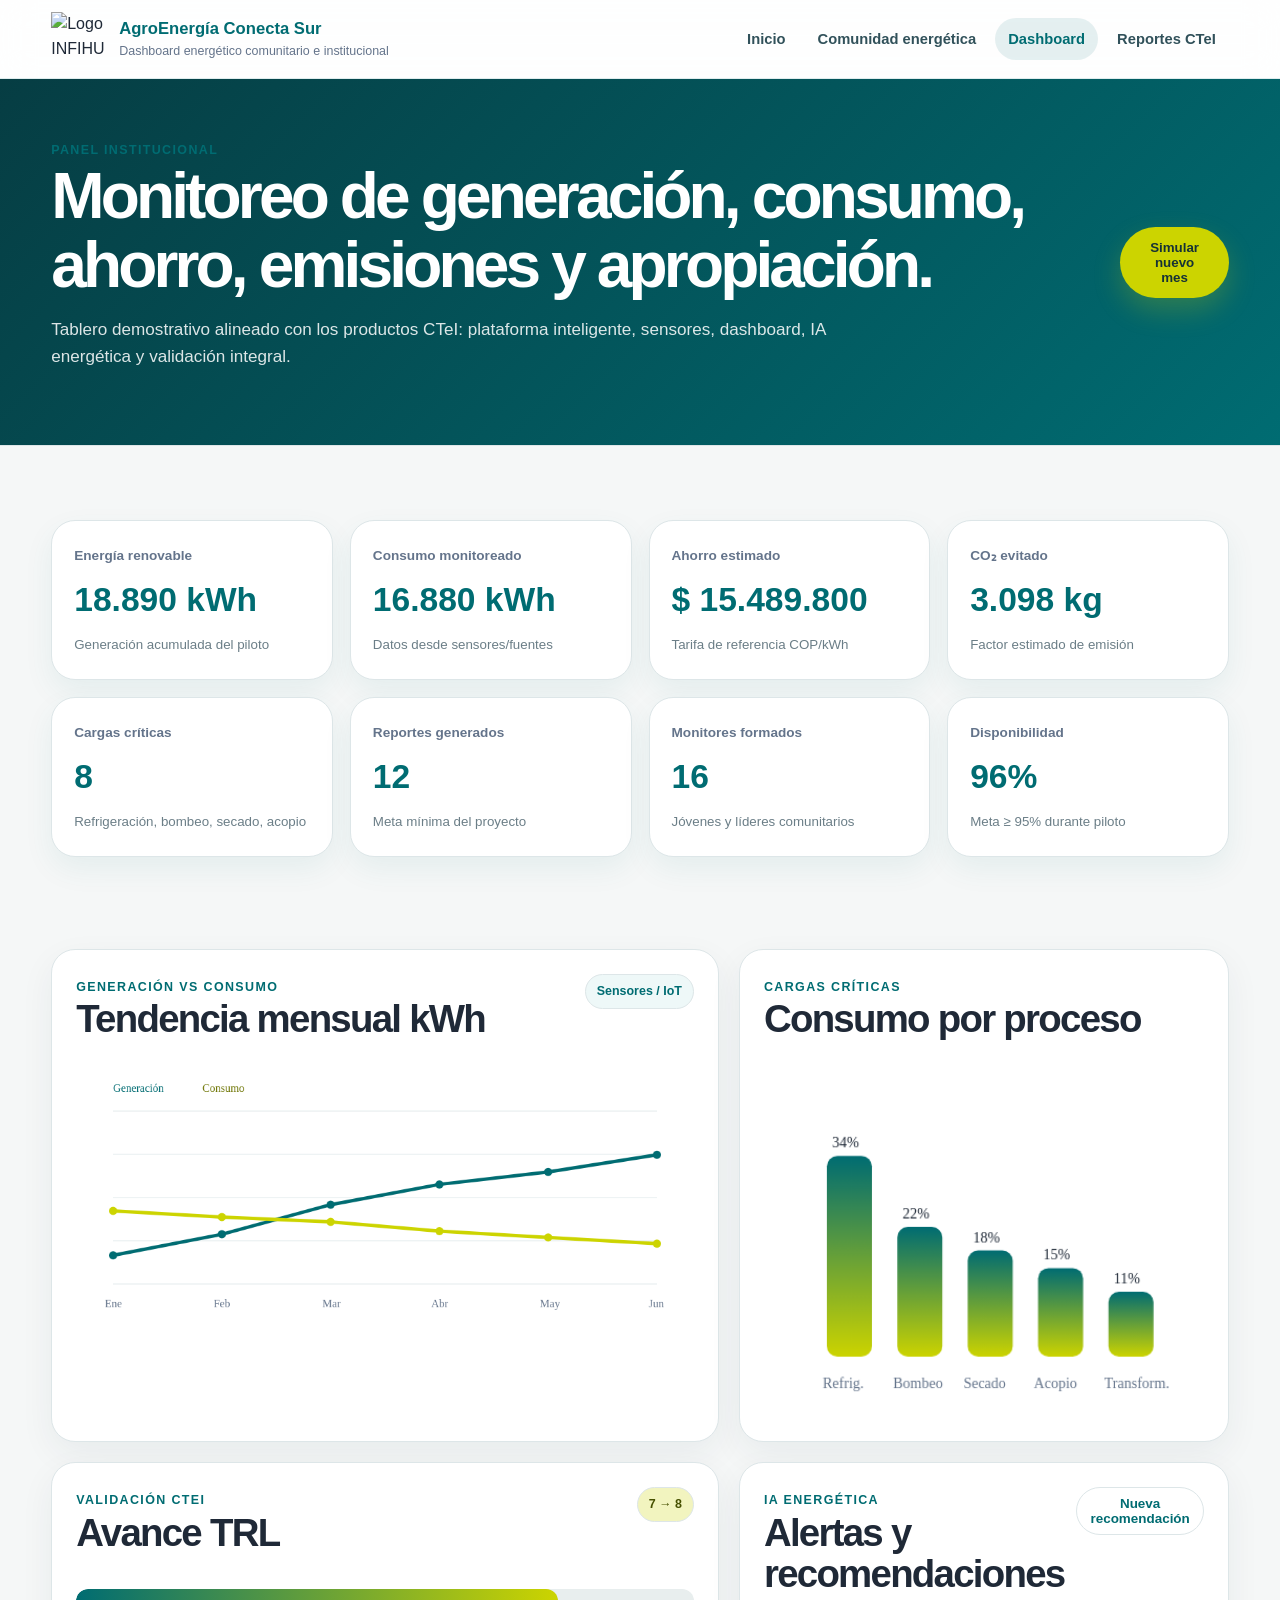
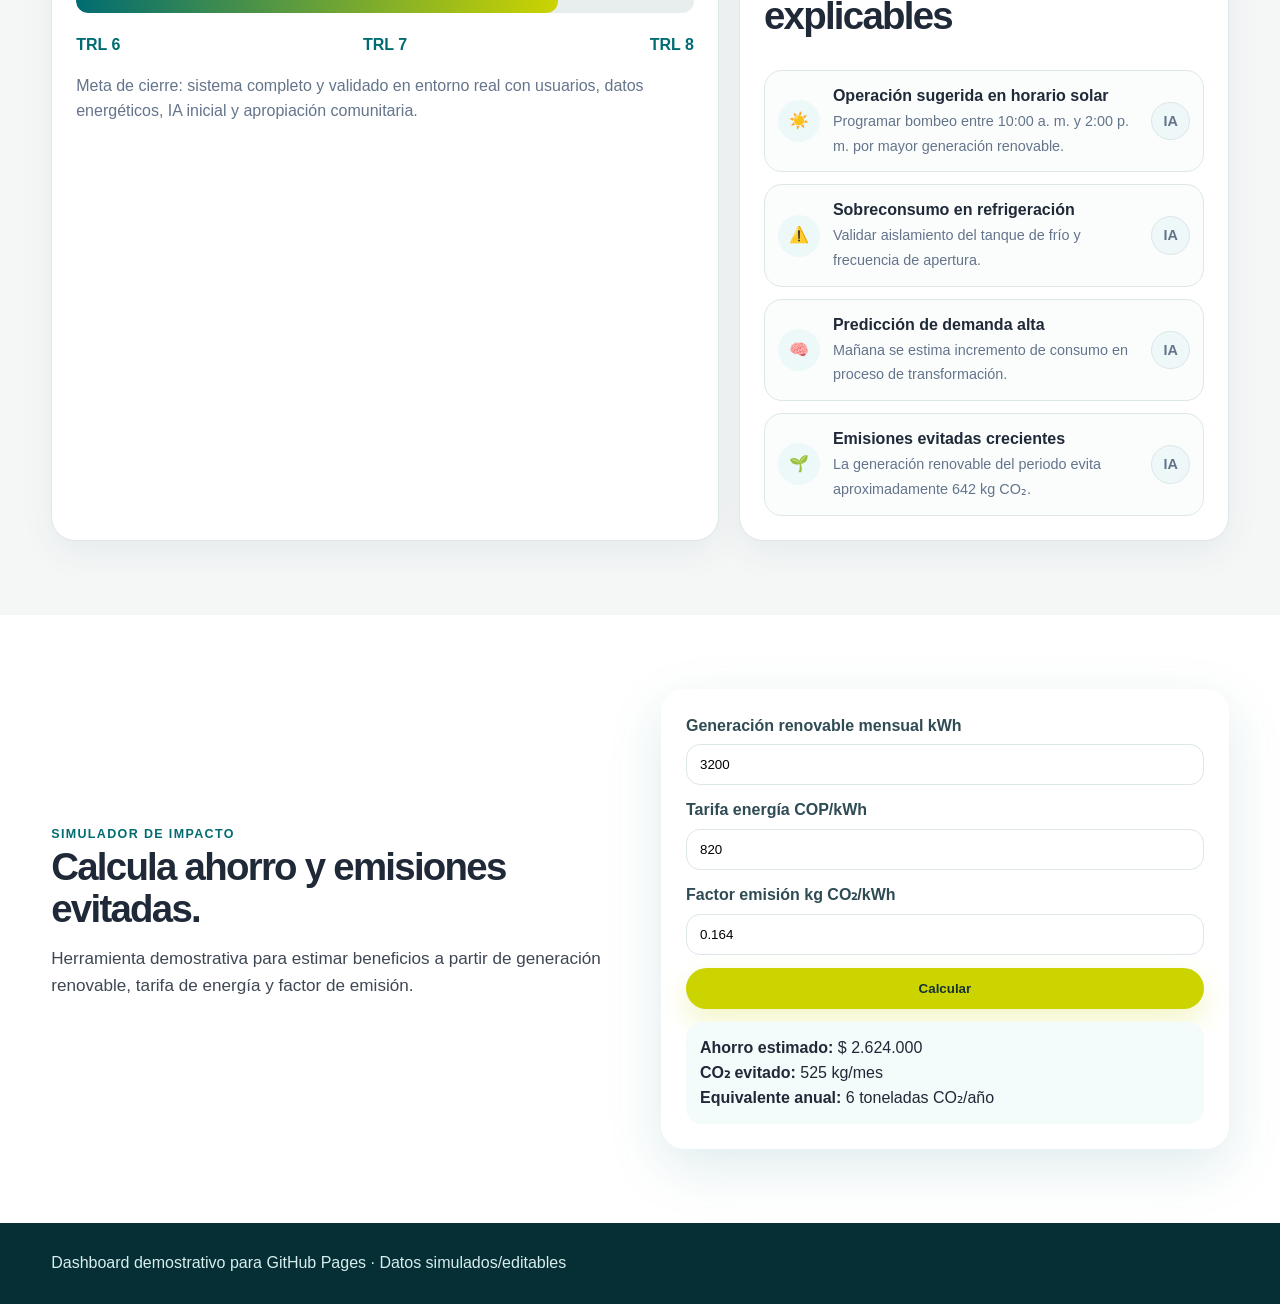
==== dashboard.html @ e6352bfc "Add files via upload" ====
<!DOCTYPE html>
<html lang="es">
<head>
  <meta charset="UTF-8" />
  <meta name="viewport" content="width=device-width, initial-scale=1.0" />
  <title>Dashboard Energético | AgroEnergía Conecta Sur</title>
  <link rel="stylesheet" href="styles.css" />
</head>
<body data-page="dashboard">
  <header class="site-header">
    <div class="container header-content">
      <a class="brand" href="index.html"><img src="assets/logo-infihuila.png" alt="Logo INFIHUILA" class="brand-logo" /><div><strong>AgroEnergía Conecta Sur</strong><span>Dashboard energético comunitario e institucional</span></div></a>
      <nav class="main-nav"><a href="index.html">Inicio</a><a href="plataforma.html">Comunidad energética</a><a href="dashboard.html" class="active">Dashboard</a><a href="reportes.html">Reportes CTeI</a></nav>
      <button class="nav-toggle" id="navToggle" type="button">☰</button>
    </div>
  </header>

  <main>
    <section class="page-hero dashboard-hero">
      <div class="container dashboard-top">
        <div><span class="eyebrow">Panel institucional</span><h1>Monitoreo de generación, consumo, ahorro, emisiones y apropiación.</h1><p>Tablero demostrativo alineado con los productos CTeI: plataforma inteligente, sensores, dashboard, IA energética y validación integral.</p></div>
        <button class="btn btn-primary" id="simulateMonth" type="button">Simular nuevo mes</button>
      </div>
    </section>

    <section class="section kpi-section">
      <div class="container kpi-grid" id="kpiGrid"></div>
    </section>

    <section class="section compact-top">
      <div class="container dashboard-grid">
        <article class="chart-card wide">
          <div class="card-title"><div><span class="eyebrow">Generación vs consumo</span><h2>Tendencia mensual kWh</h2></div><span class="chip">Sensores / IoT</span></div>
          <canvas id="energyTrend" width="900" height="360" aria-label="Gráfica de generación y consumo"></canvas>
        </article>
        <article class="chart-card">
          <div class="card-title"><div><span class="eyebrow">Cargas críticas</span><h2>Consumo por proceso</h2></div></div>
          <canvas id="loadChart" width="420" height="320"></canvas>
        </article>
        <article class="chart-card">
          <div class="card-title"><div><span class="eyebrow">Validación CTeI</span><h2>Avance TRL</h2></div><span class="chip green">7 → 8</span></div>
          <div class="trl-meter"><div class="trl-progress" id="trlProgress"></div></div>
          <div class="trl-labels"><span>TRL 6</span><span>TRL 7</span><span>TRL 8</span></div>
          <p class="muted">Meta de cierre: sistema completo y validado en entorno real con usuarios, datos energéticos, IA inicial y apropiación comunitaria.</p>
        </article>
        <article class="chart-card wide">
          <div class="card-title"><div><span class="eyebrow">IA energética</span><h2>Alertas y recomendaciones explicables</h2></div><button id="addAlert" class="btn btn-outline small" type="button">Nueva recomendación</button></div>
          <div id="alertsList" class="alerts-list"></div>
        </article>
      </div>
    </section>

    <section class="section soft-section">
      <div class="container split-grid">
        <div>
          <span class="eyebrow">Simulador de impacto</span>
          <h2>Calcula ahorro y emisiones evitadas.</h2>
          <p>Herramienta demostrativa para estimar beneficios a partir de generación renovable, tarifa de energía y factor de emisión.</p>
        </div>
        <form id="impactForm" class="impact-form glass-card">
          <label>Generación renovable mensual kWh <input name="kwh" type="number" value="3200" min="0" /></label>
          <label>Tarifa energía COP/kWh <input name="tarifa" type="number" value="820" min="0" /></label>
          <label>Factor emisión kg CO₂/kWh <input name="factor" type="number" value="0.164" min="0" step="0.001" /></label>
          <button class="btn btn-primary" type="submit">Calcular</button>
          <div id="impactResult" class="impact-result"></div>
        </form>
      </div>
    </section>
  </main>

  <footer class="site-footer"><div class="container footer-content"><p>Dashboard demostrativo para GitHub Pages · Datos simulados/editables</p></div></footer>
  <script src="app.js"></script>
</body>
</html>
---- styles.css ----
:root{
  --blue:#006C72;
  --blue-dark:#004D55;
  --green:#CCD400;
  --lime:#EAF064;
  --yellow:#F4D35E;
  --bg:#F5F7F7;
  --text:#1F2937;
  --muted:#64748B;
  --card:#FFFFFF;
  --line:#DDE6E8;
  --danger:#D85C4A;
  --shadow:0 18px 55px rgba(0,108,114,.13);
  --radius:24px;
}
*{box-sizing:border-box}
html{scroll-behavior:smooth}
body{margin:0;background:var(--bg);font-family:"Trebuchet MS","Tw Cen MT",Arial,sans-serif;color:var(--text);line-height:1.55}
a{text-decoration:none;color:inherit}
img{max-width:100%;display:block}.container{width:min(1180px,92vw);margin:auto}.hidden{display:none!important}
.site-header{position:sticky;top:0;z-index:50;background:rgba(255,255,255,.88);backdrop-filter:blur(16px);border-bottom:1px solid rgba(0,108,114,.12)}
.header-content{height:78px;display:flex;align-items:center;justify-content:space-between;gap:22px}.brand{display:flex;align-items:center;gap:14px}.brand-logo{width:54px;height:54px;object-fit:contain}.brand strong{display:block;color:var(--blue);font-size:1.04rem}.brand span{display:block;color:var(--muted);font-size:.78rem}.main-nav{display:flex;gap:6px;align-items:center}.main-nav a{padding:10px 13px;border-radius:999px;color:#31515a;font-weight:700;font-size:.92rem}.main-nav a:hover,.main-nav a.active{background:rgba(0,108,114,.1);color:var(--blue)}.nav-toggle{display:none;border:0;background:var(--blue);color:#fff;border-radius:14px;padding:9px 12px;font-size:1.1rem}
.hero{padding:82px 0 64px;position:relative;overflow:hidden}.energy-hero{background:radial-gradient(circle at 80% 20%,rgba(204,212,0,.38),transparent 30%),linear-gradient(135deg,#073D43 0%,#006C72 52%,#0FA4A8 100%);color:white}.hero-grid{display:grid;grid-template-columns:1.07fr .93fr;gap:42px;align-items:center}.eyebrow{display:inline-flex;align-items:center;gap:8px;color:var(--blue);font-size:.78rem;text-transform:uppercase;font-weight:900;letter-spacing:.11em}.eyebrow.light{color:var(--lime)}h1,h2,h3{line-height:1.08;margin:0 0 16px}h1{font-size:clamp(2.35rem,5vw,5.35rem);letter-spacing:-.06em}h2{font-size:clamp(1.7rem,3vw,3rem);letter-spacing:-.045em}h3{font-size:1.15rem}.hero-copy p,.page-hero p,.section-heading p,.split-grid p{font-size:1.07rem;color:inherit;opacity:.86;max-width:780px}.hero-actions{display:flex;flex-wrap:wrap;gap:14px;margin:28px 0}.btn{display:inline-flex;align-items:center;justify-content:center;border:0;border-radius:999px;padding:13px 20px;font-weight:900;cursor:pointer;transition:.2s ease;font-family:inherit}.btn:hover{transform:translateY(-1px)}.btn-primary{background:var(--green);color:#163235;box-shadow:0 12px 28px rgba(204,212,0,.23)}.btn-outline{background:transparent;border:1px solid rgba(255,255,255,.45);color:inherit}.soft-section .btn-outline,.control-panel .btn-outline,.chart-card .btn-outline{border-color:var(--line);color:var(--blue)}.btn-danger{background:rgba(216,92,74,.12);color:var(--danger);border:1px solid rgba(216,92,74,.3)}.btn.small{padding:8px 13px;font-size:.84rem}.hero-trust{display:flex;flex-wrap:wrap;gap:10px}.hero-trust span,.chip{display:inline-flex;padding:7px 11px;border-radius:999px;background:rgba(255,255,255,.15);border:1px solid rgba(255,255,255,.2);font-size:.78rem;font-weight:800}.chip{background:#eef8f8;border:1px solid var(--line);color:var(--blue)}.chip.green{background:rgba(204,212,0,.25);color:#465000}.glass-card{background:rgba(255,255,255,.9);border:1px solid rgba(255,255,255,.55);box-shadow:var(--shadow);border-radius:var(--radius)}.hero-panel{min-height:470px;padding:34px;color:var(--text);position:relative;overflow:hidden}.energy-orbit{height:310px;position:relative;border-radius:50%;background:radial-gradient(circle,rgba(204,212,0,.22),rgba(0,108,114,.08) 45%,transparent 70%);border:1px dashed rgba(0,108,114,.2)}.sun-core{position:absolute;inset:50%;transform:translate(-50%,-50%);width:132px;height:132px;border-radius:50%;background:linear-gradient(135deg,var(--yellow),var(--green));display:grid;place-items:center;font-size:2.1rem;font-weight:1000;color:#344300;box-shadow:0 22px 50px rgba(204,212,0,.33)}.orbit-dot{position:absolute;padding:10px 13px;border-radius:999px;background:white;box-shadow:0 10px 30px rgba(0,0,0,.09);font-weight:900;color:var(--blue)}.dot-1{top:26px;left:46%}.dot-2{right:30px;top:44%}.dot-3{bottom:32px;left:18%}.dot-4{left:24px;top:38%}.mini-dashboard{display:grid;grid-template-columns:repeat(3,1fr);gap:12px;margin-top:20px}.mini-dashboard div{background:#f8fbfb;border:1px solid var(--line);border-radius:18px;padding:16px}.mini-dashboard strong{display:block;color:var(--blue);font-size:1.7rem}.mini-dashboard span{font-size:.78rem;color:var(--muted);font-weight:800}.section{padding:74px 0}.compact-top{padding-top:18px}.section-heading{text-align:center;margin:0 auto 34px;max-width:880px}.section-heading.left{text-align:left;margin-left:0}.soft-section{background:#fff}.dark-section{background:linear-gradient(135deg,#05363D,#006C72);color:#fff}.feature-grid{display:grid;grid-template-columns:repeat(3,1fr);gap:20px}.feature-grid.six{grid-template-columns:repeat(3,1fr)}.feature-card,.conversion-card,.chart-card,.report-card{background:var(--card);border:1px solid var(--line);border-radius:var(--radius);padding:24px;box-shadow:0 12px 35px rgba(19,58,65,.06)}.feature-card i{font-style:normal;font-size:2rem;display:inline-block;margin-bottom:12px}.feature-card p,.conversion-card p,.report-card p,.muted{color:var(--muted)}.conversion-grid{display:grid;grid-template-columns:repeat(3,1fr);gap:18px}.conversion-card.highlighted{border-color:rgba(204,212,0,.65);box-shadow:0 18px 45px rgba(204,212,0,.17)}.tag{display:inline-block;border-radius:999px;padding:6px 11px;background:#EEF8F8;color:var(--blue);font-weight:900;font-size:.76rem}.tag.old{background:#FFF0EB;color:#B74B34}.tag.new{background:#F4F7C5;color:#596000}.split-grid{display:grid;grid-template-columns:1fr 1fr;gap:42px;align-items:center}.align-start{align-items:start}.objective-list{display:grid;gap:13px}.objective-list div{display:grid;grid-template-columns:50px 1fr;gap:15px;align-items:center;background:rgba(255,255,255,.1);border:1px solid rgba(255,255,255,.16);border-radius:20px;padding:16px}.objective-list strong{display:grid;place-items:center;width:44px;height:44px;border-radius:50%;background:var(--green);color:#263200}.timeline{display:grid;grid-template-columns:repeat(3,1fr);gap:18px}.timeline-item{background:#fff;border:1px solid var(--line);border-radius:24px;padding:25px;position:relative}.timeline-item span{display:inline-flex;width:70px;height:70px;align-items:center;justify-content:center;border-radius:50%;background:linear-gradient(135deg,var(--blue),#14A7AA);color:#fff;font-weight:1000;margin-bottom:18px}.page-hero{padding:58px 0;background:linear-gradient(135deg,#F9FCFC,#EAF6F7);border-bottom:1px solid var(--line)}.dashboard-hero{background:linear-gradient(135deg,#063D43,#006C72);color:#fff}.dashboard-top{display:flex;justify-content:space-between;align-items:center;gap:24px}.kpi-grid{display:grid;grid-template-columns:repeat(4,1fr);gap:17px}.kpi-card{background:#fff;border:1px solid var(--line);border-radius:24px;padding:22px;box-shadow:0 12px 30px rgba(0,108,114,.07)}.kpi-card span{color:var(--muted);font-weight:800;font-size:.85rem}.kpi-card strong{display:block;font-size:2.1rem;color:var(--blue);margin:6px 0}.kpi-card small{color:#6b7e87}.dashboard-grid{display:grid;grid-template-columns:2fr 1fr;gap:20px}.chart-card.wide{grid-column:span 1}.card-title{display:flex;align-items:flex-start;justify-content:space-between;gap:12px;margin-bottom:18px}canvas{width:100%;height:auto}.trl-meter{height:24px;border-radius:999px;background:#e8eeee;overflow:hidden;margin:20px 0}.trl-progress{height:100%;width:72%;background:linear-gradient(90deg,var(--blue),var(--green));border-radius:999px}.trl-labels{display:flex;justify-content:space-between;font-weight:900;color:var(--blue)}.alerts-list{display:grid;gap:12px}.alert-item{display:grid;grid-template-columns:42px 1fr auto;gap:13px;align-items:center;border:1px solid var(--line);border-radius:18px;padding:13px;background:#fbfdfd}.alert-item i{font-style:normal;width:42px;height:42px;display:grid;place-items:center;border-radius:50%;background:#EDF8F8}.alert-item strong{display:block}.alert-item span{color:var(--muted);font-size:.9rem}.impact-form{padding:24px;display:grid;gap:13px}.impact-form label,.stacked-form label{font-weight:900;color:#2f4c54}.impact-form input,.stacked-form input,.stacked-form select,.stacked-form textarea,.filter-row input{width:100%;margin-top:6px;border:1px solid var(--line);border-radius:14px;padding:12px 13px;font-family:inherit;background:#fff}.impact-result{background:#f4fbfb;border-radius:16px;padding:14px;display:none}.app-layout{display:grid;grid-template-columns:360px 1fr;gap:24px;align-items:start}.control-panel{padding:24px;position:sticky;top:96px}.stacked-form{display:grid;gap:14px}.form-grid-2{display:grid;grid-template-columns:1fr 1fr;gap:12px}.panel-heading{display:flex;justify-content:space-between;gap:20px;align-items:end;margin-bottom:18px}.filter-row{display:flex;gap:10px;align-items:center}.records-grid{display:grid;grid-template-columns:repeat(2,1fr);gap:18px}.record-card{background:#fff;border:1px solid var(--line);border-radius:24px;padding:20px;box-shadow:0 12px 30px rgba(0,108,114,.06)}.record-card .meta{display:grid;grid-template-columns:1fr 1fr;gap:8px;margin:14px 0}.record-card .meta span{font-size:.88rem;color:var(--muted)}.score-bar{height:12px;background:#e8eeee;border-radius:999px;overflow:hidden}.score-bar div{height:100%;background:linear-gradient(90deg,var(--blue),var(--green))}.formula-card{background:#fff;border:1px solid var(--line);border-radius:24px;padding:26px;text-align:center;box-shadow:var(--shadow)}.report-grid{display:grid;grid-template-columns:repeat(3,1fr);gap:18px}.report-card h2{color:var(--blue)}.table-wrap{overflow:auto;background:#fff;border:1px solid var(--line);border-radius:24px;box-shadow:0 12px 35px rgba(19,58,65,.05)}.data-table{border-collapse:collapse;width:100%;min-width:820px}.data-table th{background:#006C72;color:#fff;text-align:left;padding:14px}.data-table td{padding:14px;border-bottom:1px solid var(--line);vertical-align:top}.data-table tr:nth-child(even) td{background:#f8fbfb}.phases-grid{display:grid;grid-template-columns:repeat(4,1fr);gap:16px}.phase-card,.role-item,.risk-item{background:#fff;border:1px solid var(--line);border-radius:20px;padding:18px}.phase-card strong{color:var(--blue)}.role-list,.risk-list{display:grid;gap:12px;margin-top:18px}.risk-item{border-left:5px solid var(--danger)}.role-item{border-left:5px solid var(--green)}.defense-quote{font-size:clamp(1.4rem,3vw,2.4rem);line-height:1.22;margin:0;border-left:8px solid var(--green);padding-left:24px;font-weight:900}.site-footer{background:#052F35;color:#d8eeee;padding:28px 0}.footer-content{display:flex;justify-content:space-between;gap:20px;flex-wrap:wrap}.footer-content p{margin:0;color:#d8eeee}.reveal{opacity:0;transform:translateY(18px);transition:opacity .75s ease,transform .75s ease}.reveal.is-visible{opacity:1;transform:none}.delay-1{transition-delay:.12s}.delay-2{transition-delay:.24s}
@media(max-width:960px){.main-nav{display:none;position:absolute;right:4vw;top:76px;background:#fff;border:1px solid var(--line);border-radius:20px;box-shadow:var(--shadow);padding:12px;flex-direction:column;align-items:stretch}.main-nav.open{display:flex}.nav-toggle{display:block}.hero-grid,.split-grid,.app-layout,.dashboard-grid{grid-template-columns:1fr}.feature-grid,.feature-grid.six,.conversion-grid,.timeline,.kpi-grid,.report-grid,.phases-grid{grid-template-columns:1fr 1fr}.control-panel{position:static}.records-grid{grid-template-columns:1fr}.dashboard-top,.panel-heading{align-items:flex-start;flex-direction:column}.hero-panel{min-height:auto}.energy-orbit{height:260px}}
@media(max-width:620px){.header-content{height:auto;padding:12px 0}.brand span{display:none}.feature-grid,.feature-grid.six,.conversion-grid,.timeline,.kpi-grid,.report-grid,.phases-grid,.mini-dashboard,.form-grid-2{grid-template-columns:1fr}.hero{padding:56px 0 44px}.section{padding:50px 0}.page-hero{padding:38px 0}.filter-row{width:100%;flex-direction:column}.filter-row input{width:100%}.footer-content{display:block}.dashboard-grid{gap:14px}}
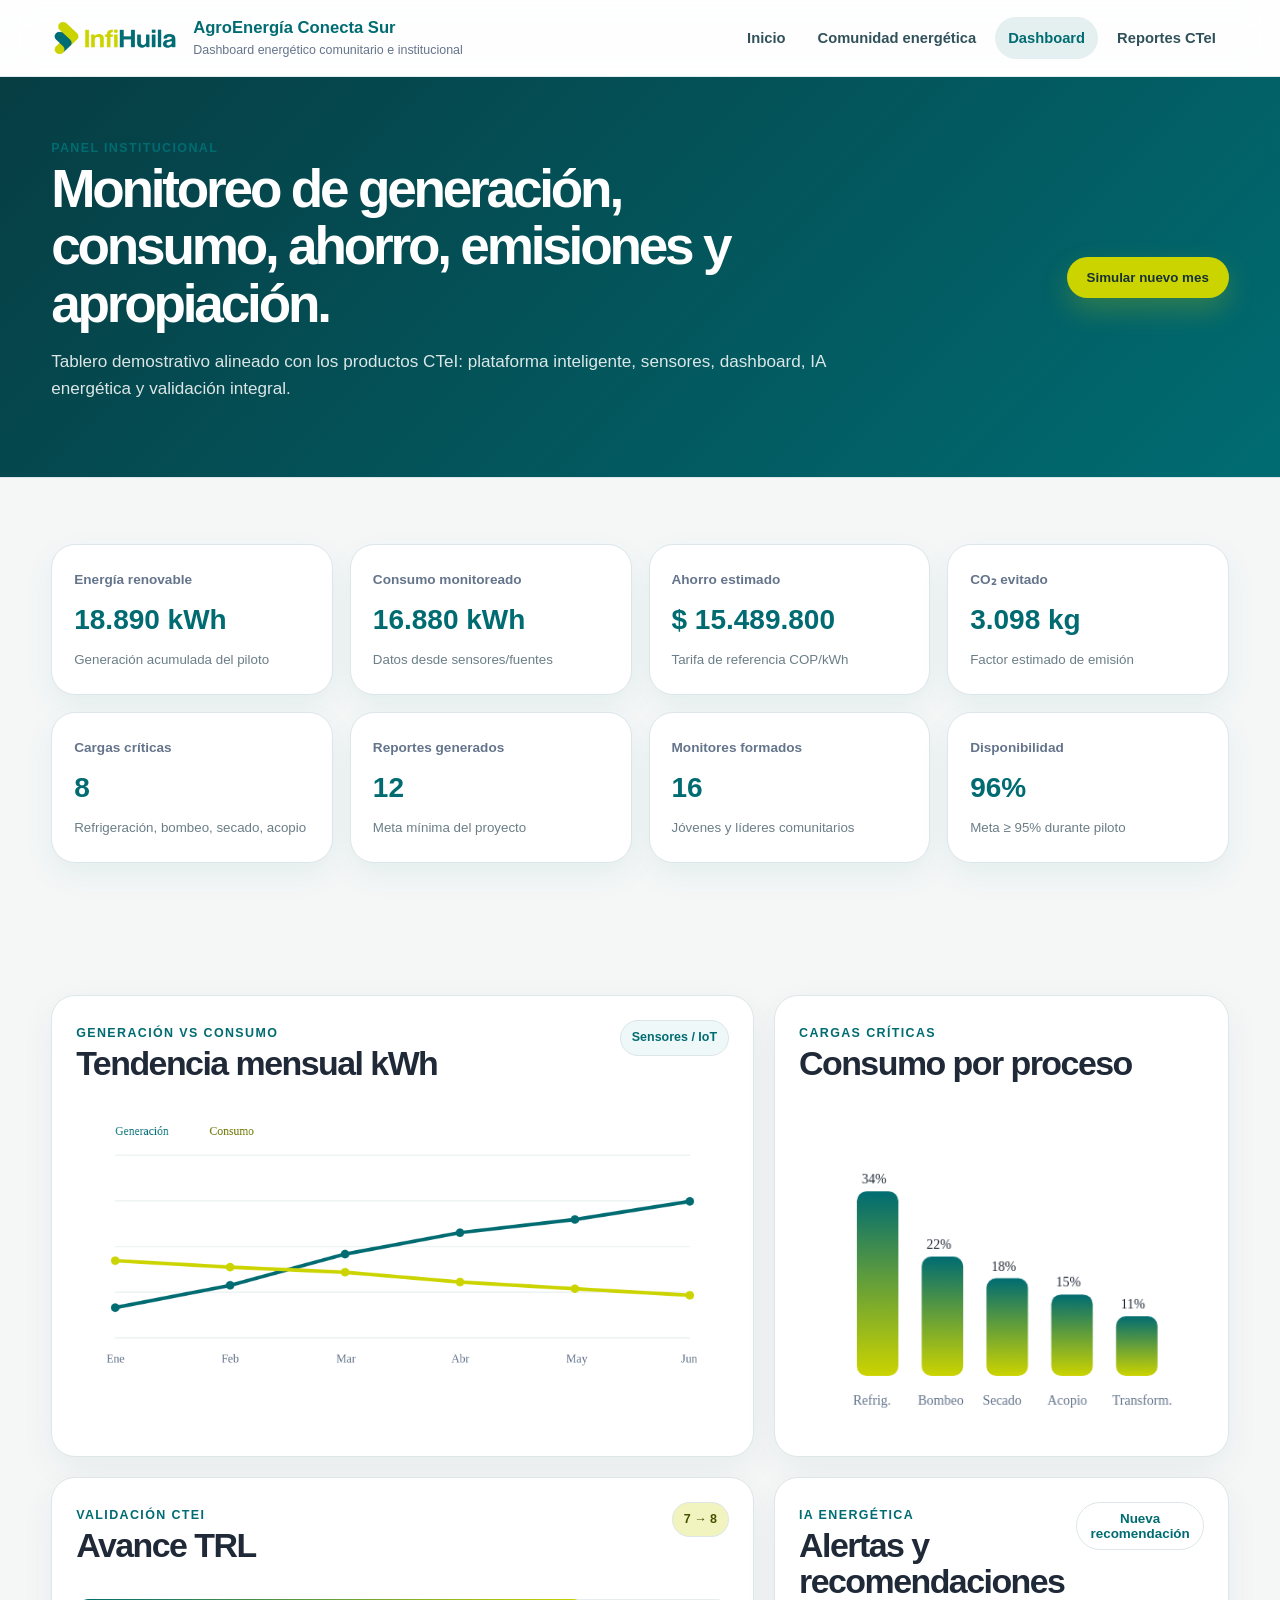
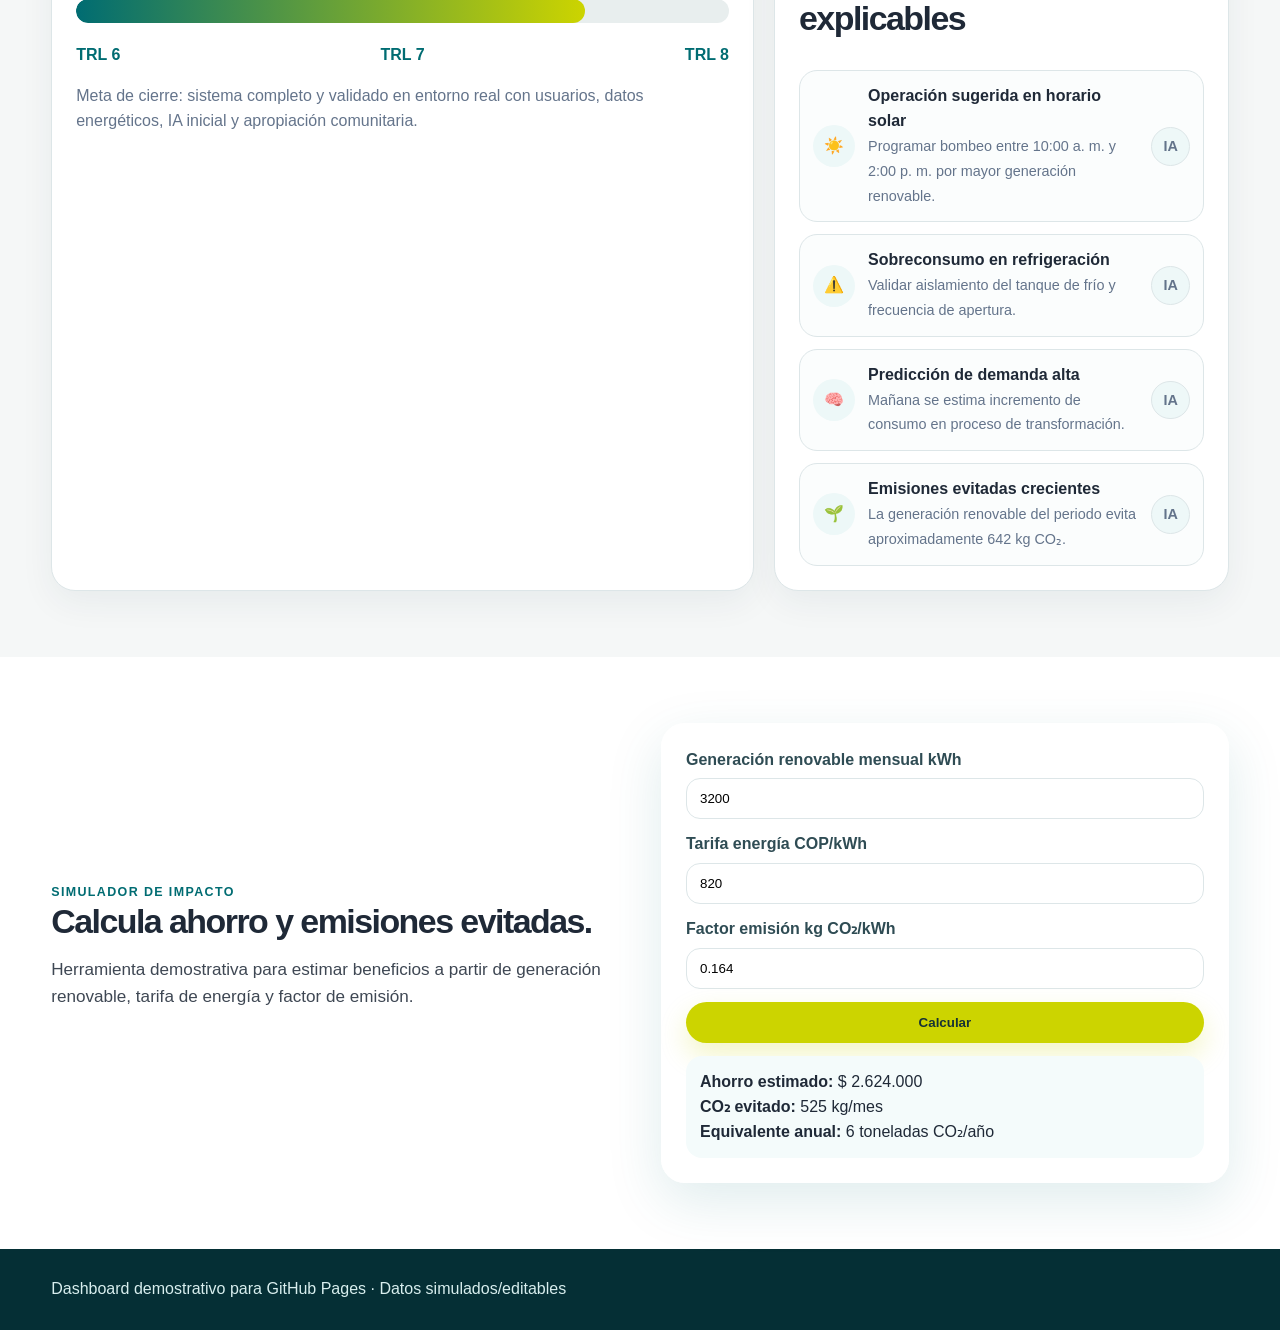
==== commit 54e236a8: "Add files via upload" ====
--- a/dashboard.html
+++ b/dashboard.html
@@ -9,7 +9,7 @@
 <body data-page="dashboard">
   <header class="site-header">
     <div class="container header-content">
-      <a class="brand" href="index.html"><img src="assets/logo-infihuila.png" alt="Logo INFIHUILA" class="brand-logo" /><div><strong>AgroEnergía Conecta Sur</strong><span>Dashboard energético comunitario e institucional</span></div></a>
+      <a class="brand" href="index.html"><img src="[data-uri]" alt="Logo INFIHUILA" class="brand-logo" /><div><strong>AgroEnergía Conecta Sur</strong><span>Dashboard energético comunitario e institucional</span></div></a>
       <nav class="main-nav"><a href="index.html">Inicio</a><a href="plataforma.html">Comunidad energética</a><a href="dashboard.html" class="active">Dashboard</a><a href="reportes.html">Reportes CTeI</a></nav>
       <button class="nav-toggle" id="navToggle" type="button">☰</button>
     </div>
--- a/styles.css
+++ b/styles.css
@@ -23,3 +23,13 @@
 .hero{padding:82px 0 64px;position:relative;overflow:hidden}.energy-hero{background:radial-gradient(circle at 80% 20%,rgba(204,212,0,.38),transparent 30%),linear-gradient(135deg,#073D43 0%,#006C72 52%,#0FA4A8 100%);color:white}.hero-grid{display:grid;grid-template-columns:1.07fr .93fr;gap:42px;align-items:center}.eyebrow{display:inline-flex;align-items:center;gap:8px;color:var(--blue);font-size:.78rem;text-transform:uppercase;font-weight:900;letter-spacing:.11em}.eyebrow.light{color:var(--lime)}h1,h2,h3{line-height:1.08;margin:0 0 16px}h1{font-size:clamp(2.35rem,5vw,5.35rem);letter-spacing:-.06em}h2{font-size:clamp(1.7rem,3vw,3rem);letter-spacing:-.045em}h3{font-size:1.15rem}.hero-copy p,.page-hero p,.section-heading p,.split-grid p{font-size:1.07rem;color:inherit;opacity:.86;max-width:780px}.hero-actions{display:flex;flex-wrap:wrap;gap:14px;margin:28px 0}.btn{display:inline-flex;align-items:center;justify-content:center;border:0;border-radius:999px;padding:13px 20px;font-weight:900;cursor:pointer;transition:.2s ease;font-family:inherit}.btn:hover{transform:translateY(-1px)}.btn-primary{background:var(--green);color:#163235;box-shadow:0 12px 28px rgba(204,212,0,.23)}.btn-outline{background:transparent;border:1px solid rgba(255,255,255,.45);color:inherit}.soft-section .btn-outline,.control-panel .btn-outline,.chart-card .btn-outline{border-color:var(--line);color:var(--blue)}.btn-danger{background:rgba(216,92,74,.12);color:var(--danger);border:1px solid rgba(216,92,74,.3)}.btn.small{padding:8px 13px;font-size:.84rem}.hero-trust{display:flex;flex-wrap:wrap;gap:10px}.hero-trust span,.chip{display:inline-flex;padding:7px 11px;border-radius:999px;background:rgba(255,255,255,.15);border:1px solid rgba(255,255,255,.2);font-size:.78rem;font-weight:800}.chip{background:#eef8f8;border:1px solid var(--line);color:var(--blue)}.chip.green{background:rgba(204,212,0,.25);color:#465000}.glass-card{background:rgba(255,255,255,.9);border:1px solid rgba(255,255,255,.55);box-shadow:var(--shadow);border-radius:var(--radius)}.hero-panel{min-height:470px;padding:34px;color:var(--text);position:relative;overflow:hidden}.energy-orbit{height:310px;position:relative;border-radius:50%;background:radial-gradient(circle,rgba(204,212,0,.22),rgba(0,108,114,.08) 45%,transparent 70%);border:1px dashed rgba(0,108,114,.2)}.sun-core{position:absolute;inset:50%;transform:translate(-50%,-50%);width:132px;height:132px;border-radius:50%;background:linear-gradient(135deg,var(--yellow),var(--green));display:grid;place-items:center;font-size:2.1rem;font-weight:1000;color:#344300;box-shadow:0 22px 50px rgba(204,212,0,.33)}.orbit-dot{position:absolute;padding:10px 13px;border-radius:999px;background:white;box-shadow:0 10px 30px rgba(0,0,0,.09);font-weight:900;color:var(--blue)}.dot-1{top:26px;left:46%}.dot-2{right:30px;top:44%}.dot-3{bottom:32px;left:18%}.dot-4{left:24px;top:38%}.mini-dashboard{display:grid;grid-template-columns:repeat(3,1fr);gap:12px;margin-top:20px}.mini-dashboard div{background:#f8fbfb;border:1px solid var(--line);border-radius:18px;padding:16px}.mini-dashboard strong{display:block;color:var(--blue);font-size:1.7rem}.mini-dashboard span{font-size:.78rem;color:var(--muted);font-weight:800}.section{padding:74px 0}.compact-top{padding-top:18px}.section-heading{text-align:center;margin:0 auto 34px;max-width:880px}.section-heading.left{text-align:left;margin-left:0}.soft-section{background:#fff}.dark-section{background:linear-gradient(135deg,#05363D,#006C72);color:#fff}.feature-grid{display:grid;grid-template-columns:repeat(3,1fr);gap:20px}.feature-grid.six{grid-template-columns:repeat(3,1fr)}.feature-card,.conversion-card,.chart-card,.report-card{background:var(--card);border:1px solid var(--line);border-radius:var(--radius);padding:24px;box-shadow:0 12px 35px rgba(19,58,65,.06)}.feature-card i{font-style:normal;font-size:2rem;display:inline-block;margin-bottom:12px}.feature-card p,.conversion-card p,.report-card p,.muted{color:var(--muted)}.conversion-grid{display:grid;grid-template-columns:repeat(3,1fr);gap:18px}.conversion-card.highlighted{border-color:rgba(204,212,0,.65);box-shadow:0 18px 45px rgba(204,212,0,.17)}.tag{display:inline-block;border-radius:999px;padding:6px 11px;background:#EEF8F8;color:var(--blue);font-weight:900;font-size:.76rem}.tag.old{background:#FFF0EB;color:#B74B34}.tag.new{background:#F4F7C5;color:#596000}.split-grid{display:grid;grid-template-columns:1fr 1fr;gap:42px;align-items:center}.align-start{align-items:start}.objective-list{display:grid;gap:13px}.objective-list div{display:grid;grid-template-columns:50px 1fr;gap:15px;align-items:center;background:rgba(255,255,255,.1);border:1px solid rgba(255,255,255,.16);border-radius:20px;padding:16px}.objective-list strong{display:grid;place-items:center;width:44px;height:44px;border-radius:50%;background:var(--green);color:#263200}.timeline{display:grid;grid-template-columns:repeat(3,1fr);gap:18px}.timeline-item{background:#fff;border:1px solid var(--line);border-radius:24px;padding:25px;position:relative}.timeline-item span{display:inline-flex;width:70px;height:70px;align-items:center;justify-content:center;border-radius:50%;background:linear-gradient(135deg,var(--blue),#14A7AA);color:#fff;font-weight:1000;margin-bottom:18px}.page-hero{padding:58px 0;background:linear-gradient(135deg,#F9FCFC,#EAF6F7);border-bottom:1px solid var(--line)}.dashboard-hero{background:linear-gradient(135deg,#063D43,#006C72);color:#fff}.dashboard-top{display:flex;justify-content:space-between;align-items:center;gap:24px}.kpi-grid{display:grid;grid-template-columns:repeat(4,1fr);gap:17px}.kpi-card{background:#fff;border:1px solid var(--line);border-radius:24px;padding:22px;box-shadow:0 12px 30px rgba(0,108,114,.07)}.kpi-card span{color:var(--muted);font-weight:800;font-size:.85rem}.kpi-card strong{display:block;font-size:2.1rem;color:var(--blue);margin:6px 0}.kpi-card small{color:#6b7e87}.dashboard-grid{display:grid;grid-template-columns:2fr 1fr;gap:20px}.chart-card.wide{grid-column:span 1}.card-title{display:flex;align-items:flex-start;justify-content:space-between;gap:12px;margin-bottom:18px}canvas{width:100%;height:auto}.trl-meter{height:24px;border-radius:999px;background:#e8eeee;overflow:hidden;margin:20px 0}.trl-progress{height:100%;width:72%;background:linear-gradient(90deg,var(--blue),var(--green));border-radius:999px}.trl-labels{display:flex;justify-content:space-between;font-weight:900;color:var(--blue)}.alerts-list{display:grid;gap:12px}.alert-item{display:grid;grid-template-columns:42px 1fr auto;gap:13px;align-items:center;border:1px solid var(--line);border-radius:18px;padding:13px;background:#fbfdfd}.alert-item i{font-style:normal;width:42px;height:42px;display:grid;place-items:center;border-radius:50%;background:#EDF8F8}.alert-item strong{display:block}.alert-item span{color:var(--muted);font-size:.9rem}.impact-form{padding:24px;display:grid;gap:13px}.impact-form label,.stacked-form label{font-weight:900;color:#2f4c54}.impact-form input,.stacked-form input,.stacked-form select,.stacked-form textarea,.filter-row input{width:100%;margin-top:6px;border:1px solid var(--line);border-radius:14px;padding:12px 13px;font-family:inherit;background:#fff}.impact-result{background:#f4fbfb;border-radius:16px;padding:14px;display:none}.app-layout{display:grid;grid-template-columns:360px 1fr;gap:24px;align-items:start}.control-panel{padding:24px;position:sticky;top:96px}.stacked-form{display:grid;gap:14px}.form-grid-2{display:grid;grid-template-columns:1fr 1fr;gap:12px}.panel-heading{display:flex;justify-content:space-between;gap:20px;align-items:end;margin-bottom:18px}.filter-row{display:flex;gap:10px;align-items:center}.records-grid{display:grid;grid-template-columns:repeat(2,1fr);gap:18px}.record-card{background:#fff;border:1px solid var(--line);border-radius:24px;padding:20px;box-shadow:0 12px 30px rgba(0,108,114,.06)}.record-card .meta{display:grid;grid-template-columns:1fr 1fr;gap:8px;margin:14px 0}.record-card .meta span{font-size:.88rem;color:var(--muted)}.score-bar{height:12px;background:#e8eeee;border-radius:999px;overflow:hidden}.score-bar div{height:100%;background:linear-gradient(90deg,var(--blue),var(--green))}.formula-card{background:#fff;border:1px solid var(--line);border-radius:24px;padding:26px;text-align:center;box-shadow:var(--shadow)}.report-grid{display:grid;grid-template-columns:repeat(3,1fr);gap:18px}.report-card h2{color:var(--blue)}.table-wrap{overflow:auto;background:#fff;border:1px solid var(--line);border-radius:24px;box-shadow:0 12px 35px rgba(19,58,65,.05)}.data-table{border-collapse:collapse;width:100%;min-width:820px}.data-table th{background:#006C72;color:#fff;text-align:left;padding:14px}.data-table td{padding:14px;border-bottom:1px solid var(--line);vertical-align:top}.data-table tr:nth-child(even) td{background:#f8fbfb}.phases-grid{display:grid;grid-template-columns:repeat(4,1fr);gap:16px}.phase-card,.role-item,.risk-item{background:#fff;border:1px solid var(--line);border-radius:20px;padding:18px}.phase-card strong{color:var(--blue)}.role-list,.risk-list{display:grid;gap:12px;margin-top:18px}.risk-item{border-left:5px solid var(--danger)}.role-item{border-left:5px solid var(--green)}.defense-quote{font-size:clamp(1.4rem,3vw,2.4rem);line-height:1.22;margin:0;border-left:8px solid var(--green);padding-left:24px;font-weight:900}.site-footer{background:#052F35;color:#d8eeee;padding:28px 0}.footer-content{display:flex;justify-content:space-between;gap:20px;flex-wrap:wrap}.footer-content p{margin:0;color:#d8eeee}.reveal{opacity:0;transform:translateY(18px);transition:opacity .75s ease,transform .75s ease}.reveal.is-visible{opacity:1;transform:none}.delay-1{transition-delay:.12s}.delay-2{transition-delay:.24s}
 @media(max-width:960px){.main-nav{display:none;position:absolute;right:4vw;top:76px;background:#fff;border:1px solid var(--line);border-radius:20px;box-shadow:var(--shadow);padding:12px;flex-direction:column;align-items:stretch}.main-nav.open{display:flex}.nav-toggle{display:block}.hero-grid,.split-grid,.app-layout,.dashboard-grid{grid-template-columns:1fr}.feature-grid,.feature-grid.six,.conversion-grid,.timeline,.kpi-grid,.report-grid,.phases-grid{grid-template-columns:1fr 1fr}.control-panel{position:static}.records-grid{grid-template-columns:1fr}.dashboard-top,.panel-heading{align-items:flex-start;flex-direction:column}.hero-panel{min-height:auto}.energy-orbit{height:260px}}
 @media(max-width:620px){.header-content{height:auto;padding:12px 0}.brand span{display:none}.feature-grid,.feature-grid.six,.conversion-grid,.timeline,.kpi-grid,.report-grid,.phases-grid,.mini-dashboard,.form-grid-2{grid-template-columns:1fr}.hero{padding:56px 0 44px}.section{padding:50px 0}.page-hero{padding:38px 0}.filter-row{width:100%;flex-direction:column}.filter-row input{width:100%}.footer-content{display:block}.dashboard-grid{gap:14px}}
+
+
+/* === GitHub Pages responsive fix v2 === */
+html,body{overflow-x:hidden}.container{width:min(1220px,92vw)}
+.header-content{min-height:76px;height:auto}.brand{min-width:0}.brand-logo{width:128px!important;max-width:128px!important;height:46px!important;object-fit:contain!important;object-position:left center!important;flex:0 0 auto}.brand strong,.brand span{white-space:nowrap}
+.hero{padding:54px 0 50px}.hero-grid{grid-template-columns:minmax(0,1fr) minmax(360px,.82fr);gap:44px}h1{font-size:clamp(2.45rem,4.15vw,4.25rem);max-width:780px}h2{font-size:clamp(1.65rem,2.65vw,2.75rem)}
+.hero-panel{min-height:380px;max-width:520px;justify-self:end;padding:28px}.energy-orbit{height:245px}.sun-core{width:106px;height:106px;font-size:1.75rem}.mini-dashboard strong{font-size:1.45rem}.section{padding:66px 0}.kpi-card strong{font-size:1.75rem}
+@media(max-width:1120px){.brand span{display:none}.hero-grid{grid-template-columns:1fr .8fr}.hero-panel{max-width:440px}h1{font-size:clamp(2.35rem,4.4vw,3.85rem)}.kpi-grid{grid-template-columns:repeat(2,1fr)}}
+@media(max-width:960px){.hero-grid{grid-template-columns:1fr}.hero-panel{justify-self:stretch;max-width:none}.brand-logo{width:112px!important;height:42px!important}.energy-orbit{height:240px}}
+@media(max-width:700px){.brand-logo{width:98px!important;height:38px!important}.brand strong{font-size:.92rem}.hero{padding:46px 0 38px}.hero-actions .btn{width:100%}h1{font-size:clamp(2.2rem,11vw,3.3rem)}}
